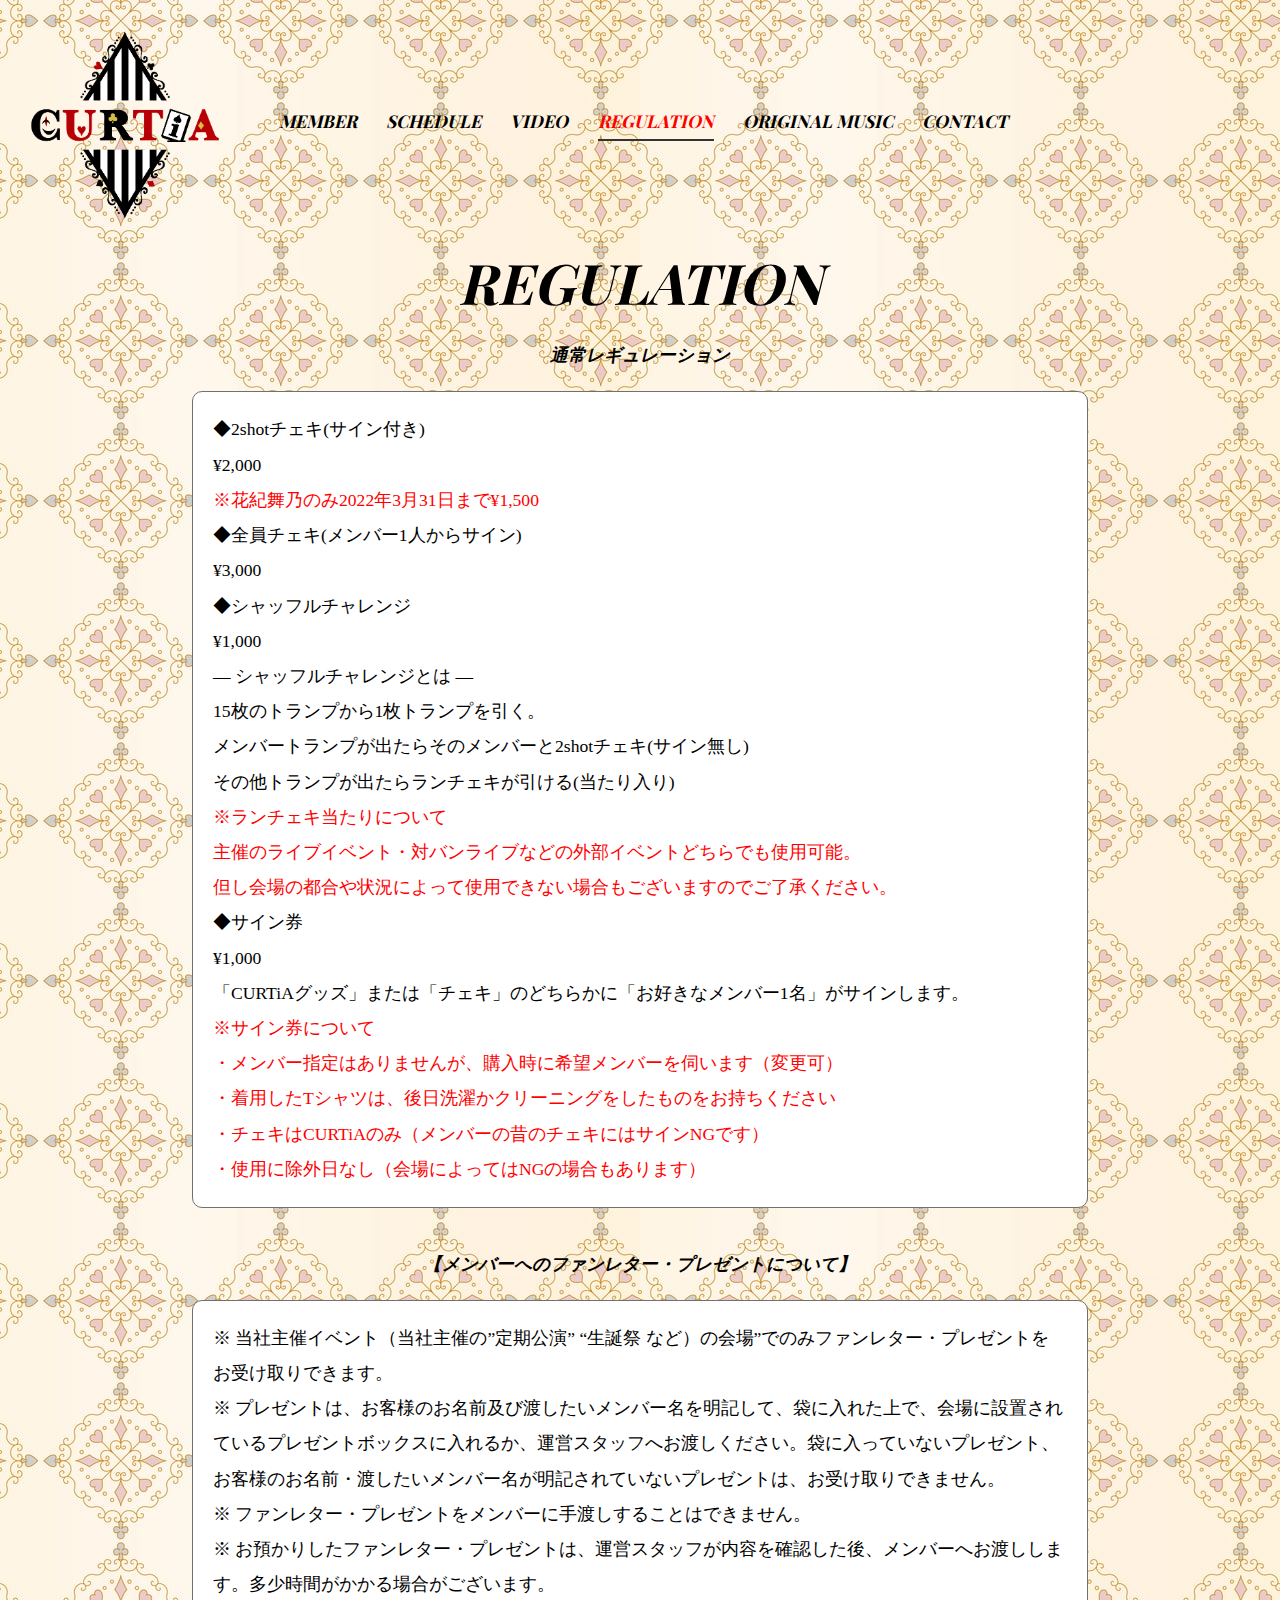
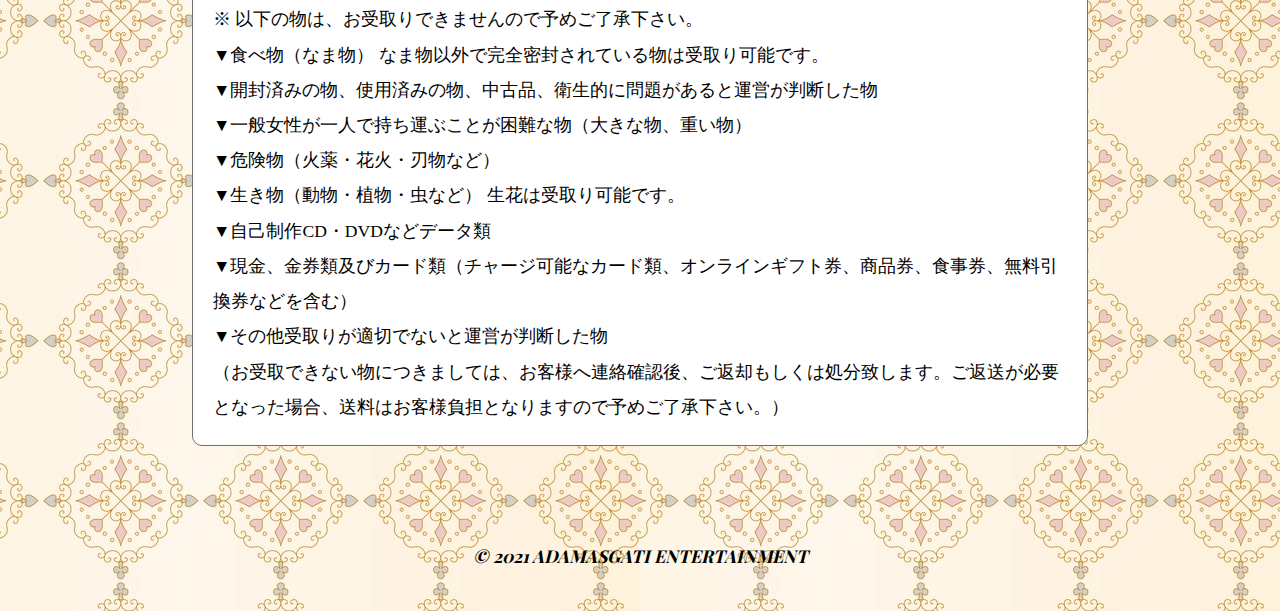
==== regulation.html @ 56eef0c7 "ファイル追加" ====
<!DOCTYPE html>
<html lang="ja">
<head>
    <meta charset="UTF-8">
    <meta name="viewport" content="width=device-width, initial-scale=1, maximum-scale=1, user-scalable=no">
    <meta http-equiv="X-UA-Compatible" content="IE=edge">
    <meta http-equiv="Pragma" content="no-cache">
    <meta http-equiv="Cache-Control" content="no-cache">
    <meta name="keywords" content="レギュレーション,REGULATION">
    <meta name="description" content="CURTiA レギュレーション">
    <link rel="shortcut icon" href="../img/curtia.jpg">
    <link rel="apple-touch-icon" href="../img/curtia.jpg">
    <link rel="icon" type="image/png" href="../img/curtia.jpg">
    <meta property="og:title" content="CURTiA | REGULATION">
    <meta property="og:type" content="website">
    <meta property="og:url" content="https://www.curtia.jp/regulation.html">
    <meta property="og:image" content="https://www.curtia.jp/img/curtia.jpg">
    <meta property="og:site_name" content="CURTiA | REGULATION">
    <meta property="og:locale" content="ja_JP">
    <meta name="twitter:card" content="summary_large_image">
    <meta name="twitter:title" content="CURTiA | REGULATION">
    <meta name="twitter:image" content="https://www.curtia.jp/img/curtia.jpg">
    <meta name="twitter:app:country" content="jp">
    <link rel="stylesheet" href="./css/destyle.css">
    <link rel="stylesheet" href="./css/style.css">
    <title>CURTiA | REGULATION</title>
    <!-- Global site tag (gtag.js) - Google Analytics -->
    <script async src="https://www.googletagmanager.com/gtag/js?id=G-F8T7QWMD17"></script>
    <script>
        window.dataLayer = window.dataLayer || [];
        function gtag(){dataLayer.push(arguments);}
        gtag('js', new Date());

        gtag('config', 'G-F8T7QWMD17');
    </script>
</head>
<body>
    <header class="header">
        <div class="logo_block">
            <a href="/"><img class="logo" src="/img/curtia.png" alt="ロゴ"></a>
        </div>
        <nav class="global_nav">
            <ul class="global_nav_list">
                <li class="global_nav_list_item"><a href="member.html">MEMBER</a></li>
                <li class="global_nav_list_item"><a href="schedule.html">SCHEDULE</a></li>
                <li class="global_nav_list_item"><a href="video.php">VIDEO</a></li>
<!--                <li class="global_nav_list_item"><a href="./media.html">MEDIA</a></li>-->
                <li class="global_nav_list_item"><a class="active" href="regulation.html">REGULATION</a></li>
                <li class="global_nav_list_item"><a href="original_music.html">ORIGINAL MUSIC</a></li>
                <li class="global_nav_list_item"><a href="contact.html">CONTACT</a></li>
            </ul>
        </nav>
        <nav class="hamburger_menu">
            <input type="checkbox" id="menu_btn_check">
            <label for="menu_btn_check" class="menu_btn"><span></span></label>
            <div class="menu_content">
                <ul>
                    <li>
                        <a href="member.html">MEMBER</a>
                    </li>
                    <li>
                        <a href="schedule.html">SCHEDULE</a>
                    </li>
                    <li>
                        <a href="video.php">VIDEO</a>
                    </li>
<!--                    <li>-->
<!--                        <a href="./media.html">MEDIA</a>-->
<!--                    </li>-->
                    <li>
                        <a href="regulation.html">REGULATION</a>
                    </li>
                    <li>
                        <a href="original_music.html">ORIGINAL MUSIC</a>
                    </li>
                    <li>
                        <a href="contact.html">CONTACT</a>
                    </li>
                </ul>
            </div>
        </nav>
    </header>
    <main class="main">
        <div class="regulation_block">
            <h1>REGULATION</h1>
            <!--h2 class="special_regulation_text_red">期間限定レギュレーション</h2>
            <div class="special_regulation">
                2021年5月31日までの期間限定！！！<br>
                ◆2shotチェキ(サイン付き)<br>
                <span class="text_line_through">¥2,000</span> → <span class="notes_text">¥1,500</span><br>
                ◆全員チェキ(メンバー1人からサイン)<br>
                <span class="text_line_through">¥3,000</span> → <span class="notes_text">¥2,000</span>
            </div-->
            <h2>通常レギュレーション</h2>
            <div class="regulation">
                ◆2shotチェキ(サイン付き)<br>
                ¥2,000<br>
                <span class="notes_text">※花紀舞乃のみ2022年3月31日まで¥1,500</span><br>
                ◆全員チェキ(メンバー1人からサイン)<br>
                ¥3,000<br>
                ◆シャッフルチャレンジ<br>
                ¥1,000<br>
                ― シャッフルチャレンジとは ―<br>
                15枚のトランプから1枚トランプを引く。<br>
                メンバートランプが出たらそのメンバーと2shotチェキ(サイン無し)<br>
                その他トランプが出たらランチェキが引ける(当たり入り)<br>
                <span class="notes_text">※ランチェキ当たりについて<br>
                主催のライブイベント・対バンライブなどの外部イベントどちらでも使用可能。<br>
                但し会場の都合や状況によって使用できない場合もございますのでご了承ください。</span><br>
                ◆サイン券<br>
                ¥1,000<br>
                「CURTiAグッズ」または「チェキ」のどちらかに「お好きなメンバー1名」がサインします。<br>
                <span class="notes_text">※サイン券について<br>
                ・メンバー指定はありませんが、購入時に希望メンバーを伺います（変更可）<br>
                ・着用したTシャツは、後日洗濯かクリーニングをしたものをお持ちください<br>
                ・チェキはCURTiAのみ（メンバーの昔のチェキにはサインNGです）<br>
                ・使用に除外日なし（会場によってはNGの場合もあります）</span><br>
            </div>
            <h2>【メンバーへのファンレター・プレゼントについて】</h2>
            <div class="present">
                ※ 当社主催イベント（当社主催の”定期公演” “生誕祭 など）の会場”でのみファンレター・プレゼントをお受け取りできます。<br>
                ※ プレゼントは、お客様のお名前及び渡したいメンバー名を明記して、袋に入れた上で、会場に設置されているプレゼントボックスに入れるか、運営スタッフへお渡しください。袋に入っていないプレゼント、お客様のお名前・渡したいメンバー名が明記されていないプレゼントは、お受け取りできません。<br>
                ※ ファンレター・プレゼントをメンバーに手渡しすることはできません。<br>
                ※ お預かりしたファンレター・プレゼントは、運営スタッフが内容を確認した後、メンバーへお渡しします。多少時間がかかる場合がございます。<br>
                ※ 以下の物は、お受取りできませんので予めご了承下さい。<br>
                ▼食べ物（なま物） なま物以外で完全密封されている物は受取り可能です。<br>
                ▼開封済みの物、使用済みの物、中古品、衛生的に問題があると運営が判断した物<br>
                ▼一般女性が一人で持ち運ぶことが困難な物（大きな物、重い物）<br>
                ▼危険物（火薬・花火・刃物など）<br>
                ▼生き物（動物・植物・虫など） 生花は受取り可能です。<br>
                ▼自己制作CD・DVDなどデータ類<br>
                ▼現金、金券類及びカード類（チャージ可能なカード類、オンラインギフト券、商品券、食事券、無料引換券などを含む）<br>
                ▼その他受取りが適切でないと運営が判断した物<br>
                （お受取できない物につきましては、お客様へ連絡確認後、ご返却もしくは処分致します。ご返送が必要となった場合、送料はお客様負担となりますので予めご了承下さい。）
            </div>
        </div>
    </main>
    <footer class="footer">
        <p class="copyright">© 2021 ADAMASGATI ENTERTAINMENT</p>
    </footer>
</body>
</html>
---- css/destyle.css ----
/*! destyle.css v1.0.13 | MIT License | https://github.com/nicolas-cusan/destyle.css */

/* Reset box-model
   ========================================================================== */

* {
  box-sizing: border-box;
}

::before,
::after {
  box-sizing: inherit;
}

/* Document
   ========================================================================== */

/**
 * 1. Correct the line height in all browsers.
 * 2. Prevent adjustments of font size after orientation changes in iOS.
 * 3. Remove gray overlay on links for iOS.
 */

html {
  line-height: 1.15; /* 1 */
  -webkit-text-size-adjust: 100%; /* 2 */
  -webkit-tap-highlight-color: transparent; /* 3*/
}

/* Sections
   ========================================================================== */

/**
 * Remove the margin in all browsers.
 */

body {
  margin: 0;
}

/**
 * Render the `main` element consistently in IE.
 */

main {
  display: block;
}

/* Vertical rhythm
   ========================================================================== */

p,
table,
blockquote,
address,
pre,
iframe,
form,
figure,
dl {
  margin: 0;
}

/* Headings
   ========================================================================== */

h1,
h2,
h3,
h4,
h5,
h6 {
  font-size: inherit;
  line-height: inherit;
  font-weight: inherit;
  margin: 0;
}

/* Lists (enumeration)
   ========================================================================== */

ul,
ol {
  margin: 0;
  padding: 0;
  list-style: none;
}

/* Lists (definition)
   ========================================================================== */

dt {
  font-weight: bold;
}

dd {
  margin-left: 0;
}

/* Grouping content
   ========================================================================== */

/**
 * 1. Add the correct box sizing in Firefox.
 * 2. Show the overflow in Edge and IE.
 */

hr {
  box-sizing: content-box; /* 1 */
  height: 0; /* 1 */
  overflow: visible; /* 2 */
  border: 0;
  border-top: 1px solid;
  margin: 0;
  clear: both;
  color: inherit;
}

/**
 * 1. Correct the inheritance and scaling of font size in all browsers.
 * 2. Correct the odd `em` font sizing in all browsers.
 */

pre {
  font-family: monospace, monospace; /* 1 */
  font-size: inherit; /* 2 */
}

address {
  font-style: inherit;
}

/* Text-level semantics
   ========================================================================== */

/**
 * Remove the gray background on active links in IE 10.
 */

a {
  background-color: transparent;
  text-decoration: none;
  color: inherit;
}

/**
 * 1. Remove the bottom border in Chrome 57-
 * 2. Add the correct text decoration in Chrome, Edge, IE, Opera, and Safari.
 */

abbr[title] {
  border-bottom: none; /* 1 */
  text-decoration: underline; /* 2 */
  text-decoration: underline dotted; /* 2 */
}

/**
 * Add the correct font weight in Chrome, Edge, and Safari.
 */

b,
strong {
  font-weight: bolder;
}

/**
 * 1. Correct the inheritance and scaling of font size in all browsers.
 * 2. Correct the odd `em` font sizing in all browsers.
 */

code,
kbd,
samp {
  font-family: monospace, monospace; /* 1 */
  font-size: inherit; /* 2 */
}

/**
 * Add the correct font size in all browsers.
 */

small {
  font-size: 80%;
}

/**
 * Prevent `sub` and `sup` elements from affecting the line height in
 * all browsers.
 */

sub,
sup {
  font-size: 75%;
  line-height: 0;
  position: relative;
  vertical-align: baseline;
}

sub {
  bottom: -0.25em;
}

sup {
  top: -0.5em;
}

/* Embedded content
   ========================================================================== */

/**
 * Remove the border on images inside links in IE 10.
 */

img {
  border-style: none;
  vertical-align: bottom;
}

embed,
object,
iframe {
  border: 0;
  vertical-align: bottom;
}

/* Forms
   ========================================================================== */

/**
 * Reset form fields to make them styleable
 * 1. Reset radio and checkbox to preserve their look in iOS.
 */

button,
input,
optgroup,
select,
textarea {
  -webkit-appearance: none;
  appearance: none;
  vertical-align: middle;
  color: inherit;
  font: inherit;
  border: 0;
  background: transparent;
  padding: 0;
  margin: 0;
  outline: 0;
  border-radius: 0;
  text-align: inherit;
}

[type="checkbox"] {
  /* 1 */
  -webkit-appearance: checkbox;
  appearance: checkbox;
}

[type="radio"] {
  /* 1 */
  -webkit-appearance: radio;
  appearance: radio;
}

/**
 * Show the overflow in IE.
 * 1. Show the overflow in Edge.
 */

button,
input {
  /* 1 */
  overflow: visible;
}

/**
 * Remove the inheritance of text transform in Edge, Firefox, and IE.
 * 1. Remove the inheritance of text transform in Firefox.
 */

button,
select {
  /* 1 */
  text-transform: none;
}

/**
 * Correct the inability to style clickable types in iOS and Safari.
 */

button,
[type="button"],
[type="reset"],
[type="submit"] {
  cursor: pointer;
  -webkit-appearance: none;
  appearance: none;
}

button[disabled],
[type="button"][disabled],
[type="reset"][disabled],
[type="submit"][disabled] {
  cursor: default;
}

/**
 * Remove the inner border and padding in Firefox.
 */

button::-moz-focus-inner,
[type="button"]::-moz-focus-inner,
[type="reset"]::-moz-focus-inner,
[type="submit"]::-moz-focus-inner {
  border-style: none;
  padding: 0;
}

/**
 * Restore the focus styles unset by the previous rule.
 */

button:-moz-focusring,
[type="button"]:-moz-focusring,
[type="reset"]:-moz-focusring,
[type="submit"]:-moz-focusring {
  outline: 1px dotted ButtonText;
}

/**
 * Remove padding
 */

option {
  padding: 0;
}

/**
 * Reset to invisible
 */

fieldset {
  margin: 0;
  padding: 0;
  border: 0;
  min-width: 0;
}

/**
 * 1. Correct the text wrapping in Edge and IE.
 * 2. Correct the color inheritance from `fieldset` elements in IE.
 * 3. Remove the padding so developers are not caught out when they zero out
 *    `fieldset` elements in all browsers.
 */

legend {
  color: inherit; /* 2 */
  display: table; /* 1 */
  max-width: 100%; /* 1 */
  padding: 0; /* 3 */
  white-space: normal; /* 1 */
}

/**
 * Add the correct vertical alignment in Chrome, Firefox, and Opera.
 */

progress {
  vertical-align: baseline;
}

/**
 * Remove the default vertical scrollbar in IE 10+.
 */

textarea {
  overflow: auto;
}

/**
 * 1. Remove the padding in IE 10.
 */

[type="checkbox"],
[type="radio"] {
  padding: 0; /* 1 */
}

/**
 * Correct the cursor style of increment and decrement buttons in Chrome.
 */

[type="number"]::-webkit-inner-spin-button,
[type="number"]::-webkit-outer-spin-button {
  height: auto;
}

/**
 * 1. Correct the outline style in Safari.
 */

[type="search"] {
  outline-offset: -2px; /* 1 */
}

/**
 * Remove the inner padding in Chrome and Safari on macOS.
 */

[type="search"]::-webkit-search-decoration {
  -webkit-appearance: none;
}

/**
 * 1. Correct the inability to style clickable types in iOS and Safari.
 * 2. Change font properties to `inherit` in Safari.
 */

::-webkit-file-upload-button {
  -webkit-appearance: button; /* 1 */
  font: inherit; /* 2 */
}

/**
 * Clickable labels
 */

label[for] {
  cursor: pointer;
}

/* Interactive
   ========================================================================== */

/*
 * Add the correct display in Edge, IE 10+, and Firefox.
 */

details {
  display: block;
}

/*
 * Add the correct display in all browsers.
 */

summary {
  display: list-item;
}

/* Table
   ========================================================================== */

table {
  border-collapse: collapse;
  border-spacing: 0;
}

caption {
  text-align: left;
}

td,
th {
  vertical-align: top;
  padding: 0;
}

th {
  text-align: left;
  font-weight: bold;
}

/* Misc
   ========================================================================== */

/**
 * Add the correct display in IE 10+.
 */

template {
  display: none;
}

/**
 * Add the correct display in IE 10.
 */

[hidden] {
  display: none;
}
---- css/style.css ----
@charset "UTF-8";

@font-face {
    font-family: 'EnFont';
    src: url('../font/PlayfairDisplay-Bold.ttf') format('truetype');
}

/* SP */
body {
    background-image: url("../img/background_image.jpg");
    background-size: 250px 250px;
    font-size: 1.6rem;
}

.header {
    display: -webkit-box;
    display: -ms-flexbox;
    display: -moz-flex;
    display: flex;
}

.logo_block {
    width: 150px;
    height: 150px;
}

.logo_block img {
    width: 100%;
    height: 100%;
}

.global_nav {
    margin-top: 105px;
    display: none;
}

.global_nav .global_nav_list {
    display: -webkit-box;
    display: -ms-flexbox;
    display: -moz-flex;
    display: flex;
}

.global_nav .global_nav_list .global_nav_list_item:first-child {
    margin-left: 10%;
}

.global_nav .global_nav_list .global_nav_list_item {
    margin-right: 10%;
}

.global_nav .global_nav_list .global_nav_list_item a {
    width: 100%;
    display: inline-block;
    font-style: italic;
    font-weight: bold;
    font-family: 'EnFont', sans-serif;
    font-size: 1.1rem;
    position: relative;
}

.global_nav .global_nav_list .global_nav_list_item a.active {
    color: #FF0000;
}

.global_nav .global_nav_list .global_nav_list_item a.active::after {
    position: absolute;
    bottom: -10px;
    left: 0;
    content: '';
    width: 100%;
    height: 2px;
    background: #333;
}

.global_nav .global_nav_list .global_nav_list_item a:not(.active)::after {
    position: absolute;
    bottom: -10px;
    left: 0;
    content: '';
    width: 100%;
    height: 2px;
    background: #333;
    transform: scale(0, 1);
    transform-origin: left top;
    transition: transform .3s;
}

.global_nav .global_nav_list .global_nav_list_item a:not(.active):hover::after {
    transform: scale(1, 1);
}

.menu_btn {
    position: fixed;
    top: 10px;
    right: 10px;
    display: flex;
    height: 50px;
    width: 50px;
    justify-content: center;
    align-items: center;
    z-index: 90;
    background-color: #FFFFFF;
}

.menu_btn span,
.menu_btn span:before,
.menu_btn span:after {
    content: '';
    display: block;
    height: 3px;
    width: 25px;
    border-radius: 3px;
    background-color: #000000;
    position: absolute;
}

.menu_btn span:before {
    bottom: 8px;
}

.menu_btn span:after {
    top: 8px;
}

#menu_btn_check {
    display: none;
}

#menu_btn_check:checked ~ .menu_btn span {
    background-color: rgba(255, 255, 255, 0);
    transition: all 1s ease;
}

#menu_btn_check:checked ~ .menu_btn span::before {
    bottom: 0;
    transform: rotate(45deg);
}

#menu_btn_check:checked ~ .menu_btn span::after {
    top: 0;
    transform: rotate(-45deg);
}

#menu_btn_check ~ .menu_btn span::before {
    transition: all 1s ease;
}

#menu_btn_check ~ .menu_btn span::after {
    transition: all 1s ease;
}

#menu_btn_check:checked ~ .menu_content {
    left: 0;
}

.menu_content {
    width: 100%;
    height: 100%;
    position: fixed;
    top: 0;
    left: 100%;
    z-index: 1;
    background-color: #FFFFFF;
    transition: all 0.5s;
}

.menu_content ul {
    padding: 70px 10px 0;
}

.menu_content ul li {
    border-bottom: solid 1px #000000;
}

.menu_content ul li a {
    display: block;
    width: 100%;
    font-size: 0.8rem;
    color: #000000;
    text-decoration: none;
    padding: 15px;
    position: relative;
}

.menu_content ul li a::before {
    content: "";
    width: 7px;
    height: 7px;
    border-top: solid 2px #000000;
    border-right: solid 2px #000000;
    transform: rotate(45deg);
    position: absolute;
    right: 11px;
    top: 16px;
}

.artist_photo_block {
    width: 100%;
    margin-top: 44px;
}

.artist_photo_block img {
    width: 100%;
}

h1 {
    margin-bottom: 30px;
    text-align: center;
    font-style: italic;
    font-weight: bold;
    font-size: 1.5rem;
    font-family: 'EnFont', sans-serif;
}

.banner_block {
    margin-top: 5%;
}

/*==================================================
スライダーのためのcss
===================================*/
.slider {/*横幅94%で左右に余白を持たせて中央寄せ*/
    width:94%;
    margin:0 auto;
}

.slider img {
    width:60vw;/*スライダー内の画像を60vwにしてレスポンシブ化*/
    height:auto;
}

.slider .slick-slide {
    transform: scale(0.8);/*左右の画像のサイズを80%に*/
    transition: all .5s;/*拡大や透過のアニメーションを0.5秒で行う*/
    opacity: 0.5;/*透過50%*/
}

.slider .slick-slide.slick-center{
    transform: scale(1);/*中央の画像のサイズだけ等倍に*/
    opacity: 1;/*透過なし*/
}


/*矢印の設定*/

/*戻る、次へ矢印の位置*/
.slick-prev,
.slick-next {
    position: absolute;/*絶対配置にする*/
    top: 42%;
    cursor: pointer;/*マウスカーソルを指マークに*/
    outline: none;/*クリックをしたら出てくる枠線を消す*/
    border-top: 2px solid #666;/*矢印の色*/
    border-right: 2px solid #666;/*矢印の色*/
    height: 15px;
    width: 15px;
}

.slick-prev {/*戻る矢印の位置と形状*/
    left: -1.5%;
    transform: rotate(-135deg);
}

.slick-next {/*次へ矢印の位置と形状*/
    right: -1.5%;
    transform: rotate(45deg);
}

/*ドットナビゲーションの設定*/

.slick-dots {
    text-align:center;
    margin:20px 0 0 0;
}

.slick-dots li {
    display:inline-block;
    margin:0 5px;
}

.slick-dots button {
    color: transparent;
    outline: none;
    width:8px;/*ドットボタンのサイズ*/
    height:8px;/*ドットボタンのサイズ*/
    display:block;
    border-radius:50%;
    background:#ccc;/*ドットボタンの色*/
}

.slick-dots .slick-active button{
    background:#333;/*ドットボタンの現在地表示の色*/
}


/*========= レイアウトのためのCSS ===============*/

.concept_block {
    width: 70%;
    margin: 50px auto 0;
}

.concept_block .concept {
    padding: 20px;
    border: 1px solid #707070;
    border-radius: 10px;
    background-color: #FFF;
    font-size: 0.8rem;
    line-height: 1.5rem;
    font-family: serif, sans-serif;
}

.twitter_block {
    width: 70%;
    margin: 50px auto 0;
}

.twitter_block .timeline {
    margin: 0 auto;
}

.member_block .flexbox {

}

.member_block .flexbox .profile_block {
    width: 80%;
    margin: 0 auto 5%;
    display: -webkit-box;
    display: -ms-flexbox;
    display: -moz-flex;
    display: flex;
    -webkit-align-items: center;
    align-items: center;
    -webkit-justify-content: center;
    justify-content: center;
}

.member_block .flexbox .profile_block .photo_block {
    width: 70%;
}

.member_block .flexbox .profile_block img {
    width: 100%;
    margin: 0 auto;
    text-align: center;
}

.member_block .flexbox .name {
    width: 100%;
    font-size: 1.1rem;
    font-weight: bold;
}

.member_block .flexbox .name.text_left {
    margin-left: 5%;
    text-align: left;
    line-height: 1.5rem;
    letter-spacing: 2px;
}

.member_block .flexbox .name.text_right {
    margin-right: 5%;
    text-align: right;
    line-height: 1.5rem;
    letter-spacing: 2px;
}

.member_block .flexbox .name.text_left.text_red {
    color: #DC143C;
    text-shadow: 1px 2px 3px #808080;
}

.member_block .flexbox .name.text_right.text_pink {
    color: #FF99CC;
    text-shadow: 1px 2px 3px #808080;
}

.member_block .flexbox .name.text_left.text_light_blue {
    color: #54C3F1;
    text-shadow: 1px 2px 3px #808080;
}

.member_block .flexbox .name.text_right.text_green {
    color: #009944;
    text-shadow: 1px 2px 3px #808080;
}

.member_block .flexbox .name.text_left.text_orange {
    color: #F39800;
    text-shadow: 1px 2px 3px #808080;
}

.member_block .flexbox .name.text_left.text_light_blue {
    color: #54C3F1;
    text-shadow: 1px 2px 3px #808080;
}

.member_block .flexbox .name.text_left.text_purple{
    color: #CAB8D9;
    text-shadow: 1px 2px 3px #808080;
}

.member_profile_block {

}

.member_profile_block .flexbox {
    display: -webkit-box;
    display: -ms-flexbox;
    display: -moz-flex;
    display: flex;
    -webkit-align-items: center;
    align-items: center;
    -webkit-justify-content: center;
    justify-content: center;
    -webkit-flex-direction: row;
    flex-direction: row;
    -webkit-flex-wrap: wrap;
    flex-wrap: wrap;
}

.member_profile_block .flexbox .photo_block {
    width: 80%;
}

.member_profile_block .flexbox .photo_block img {
    width: 100%;
}

.member_profile_block .flexbox .photo_block img {
    margin-bottom: 5%;
}

.member_profile_block .profile_block {
    width: 80%;
    margin: 5% auto 0;
    padding: 2%;
    font-size: 0.8rem;
    line-height: 1.5rem;
    background-color: #FFFFFF;
    border-radius: 10px;
}

.member_profile_block .profile_block .sns_block {
    padding: 3% 0%;
    display: -webkit-box;
    display: -ms-flexbox;
    display: -moz-flex;
    display: flex;
}

.member_profile_block .profile_block .sns_block a {
    display: inline-block;
    margin-right: 5%;
}

.member_profile_block .profile_block .sns_block a img {
    width: 44px;
}

.schedule_block {

}

.schedule_block .schedule {
    text-align: center;
}

.schedule_block .schedule iframe,
.schedule_block .schedule object,
.schedule_block .schedule embed {
    width: 80%;
    height: 600px;
}

.video_block {

}

.video_block .videos {
    padding: 0 15%;
    display: -webkit-box;
    display: -ms-flexbox;
    display: -moz-flex;
    display: flex;
    -webkit-align-items: center;
    align-items: center;
    -webkit-justify-content: center;
    justify-content: center;
    -webkit-flex-direction: row;
    flex-direction: row;
    -webkit-flex-wrap: wrap;
    flex-wrap: wrap;
}

.video_block .videos iframe,
.video_block .videos object,
.video_block .videos embed {
    width: 100%;
    height: 200px;
    margin-bottom: 5%;
}

.regulation_block {
    width: 70%;
    margin: 0 auto;
}

.regulation_block h2 {
    margin-bottom: 3%;
    font-size: 1.1rem;
    text-align: center;
}

.regulation_block .special_regulation_text_red {
    color: #FF0000;
}

.regulation_block .special_regulation {
    margin-bottom: 5%;
    padding: 20px;
    border: 1px solid #707070;
    border-radius: 10px;
    background-color: #FFF;
    font-size: 0.8rem;
    line-height: 1.5rem;
    font-family: serif, sans-serif;
    font-weight: bold;
}

.regulation_block .special_regulation .notes_text {
    color: #FF0000;
}

.regulation_block .special_regulation .text_line_through {
    text-decoration: line-through;
    text-decoration-color: #FF0000;
}

.regulation_block .regulation {
    margin-bottom: 5%;
    padding: 20px;
    border: 1px solid #707070;
    border-radius: 10px;
    background-color: #FFF;
    font-size: 0.8rem;
    line-height: 1.5rem;
    font-family: serif, sans-serif;
}

.regulation_block .regulation .notes_text {
    color: #FF0000;
}

.regulation_block .present {
    padding: 20px;
    border: 1px solid #707070;
    border-radius: 10px;
    background-color: #FFF;
    font-size: 0.8rem;
    line-height: 1.5rem;
    font-family: serif, sans-serif;
}

.contact_block {
    width: 90%;
    margin: 0 auto;
}

.contact_block h1 {
    margin-bottom: 50px;
}

.contact_block .select_form_box {
    margin-bottom: 50px;
    display: -webkit-box;
    display: -ms-flexbox;
    display: -moz-flex;
    display: flex;
    -webkit-align-items: center;
    align-items: center;
    -webkit-justify-content: center;
    justify-content: center;
}

.contact_block .select_form_box input[type=radio] {
    display: none;
}

.contact_block .select_form_box label {
    width: 280px;
    margin: 0 20px;
    padding: 15px;
    background-color: #FFF;
    font-size: 0.6rem;
    text-align: center;
    border-radius: 10px;
}

.contact_block .select_form_box input[type=radio]:checked + label {
    background-color: #EF77A0;
    color: #FFF;
}

.contact_block .inquiry_box {
    display: none;
}

.contact_block .request_box {
    display: none;
}

.contact_block .input_block {
    margin-bottom: 3%;
    display: -webkit-box;
    display: -ms-flexbox;
    display: -moz-flex;
    display: flex;
    -webkit-flex-wrap: wrap;
    -ms-flex-wrap    : wrap;
    flex-wrap        : wrap;
}

.contact_block .input_block .required {
    width: 70px;
    height: 30px;
    background-color: #EF77A0;
    border-radius: 10px;
    color: #FFFFFF;
    font-size: 0.8rem;
    line-height: 30px;
    text-align: center;
}

.contact_block .input_block .input_title {
    padding: 0 2%;
    font-size: 0.8rem;
    line-height: 30px;
}

.contact_block .input_block input[type=text] {
    width: 100%;
    height: 44px;
    margin-top: 1%;
    padding-left: 2%;
    background-color: #FFFFFF;
    border: 1px solid #707070;
    border-radius: 10px;
    font-size: 0.8rem;
}

.contact_block .input_block .radio_block {
    width: 100%;
}

.contact_block .input_block .radio_block input[type=radio] {
    width: 20px;
    height: 20px;
}

.contact_block .input_block .radio_block input[type=radio] + label {
    margin-right: 10%;
    font-size: 0.8rem;
}

.contact_block .input_block textarea {
    width: 100%;
    height: 250px;
    margin-top: 1%;
    padding: 2%;
    background-color: #FFFFFF;
    border: 1px solid #707070;
    border-radius: 10px;
    font-size: 0.8rem;
    resize: none;
}

.contact_block .privacy_policy_block {
    margin-top: 5%;
    text-align: center;
    font-size: 0.8rem;
}

.contact_block .privacy_policy_block input[type=checkbox] {
    margin-right: 3%;
    margin-bottom: 0.5%;
}

.contact_block .privacy_policy_block a {
    color: #001DFF;
}

.contact_block .button_block {
    margin-top: 5%;
    text-align: center;
    font-size: 0.8rem;
}

.contact_block .button_block button {
    padding: 2.5% 10%;
    background-color: #FFFFFF;
    border: 1px solid #707070;
    border-radius: 10px;
}

.privacy_policy_block {
    width: 85%;
    margin: 43px auto 0;
}

.privacy_policy_block .privacy_policy {
    margin-bottom: 140px;
    padding: 32px;
    border: 1px solid #707070;
    border-radius: 10px;
    background-color: #FFF;
    font-size: 0.8rem;
    line-height: 1.5rem;
    font-family: serif, sans-serif;
}

.privacy_policy_block .privacy_policy li {
    padding-left: 2.3em;
    text-indent: -2.3em;
}

.original_music_block {
    width: 75%;
    margin: 0 auto;
}

.original_music_block .tab-label {
    color: #FFFFFF;
    background: #808080;
    font-weight: bold;
    text-shadow: 0 -1px 0 rgba(0,0,0,.2);
    margin-bottom: -1px;
    padding: 20px .5em;
    border: 1px solid rgba(0,0,0,.2);
    cursor: pointer;
    display: block;
    font-size: 0.8rem;
}

.original_music_block .tab-label:before {
    content: '▼';
    margin-right: .2em;
    display: inline-block;
    transform: rotate(-90deg);
}

.original_music_block .tab-switch:checked+.tab-label:before {
    transform: rotate(0);
}

.original_music_block .tab-content {
    height: 0;
    padding: 0 15px;
    overflow: hidden;
    opacity: 0;
}

.original_music_block .tab-switch:checked+.tab-label {
    background: #000000;
    font-size: 0.8rem;
}

.original_music_block .tab-switch:checked+.tab-label+.tab-content {
    background: #FFFFFF;
    height: auto;
    overflow: auto;
    margin-bottom: -1px;
    padding: 15px;
    opacity: 1;
    border: 1px solid #808080;
    font-size: 0.8rem;
}

.original_music_block .tab-switch {
    display: none;
}

.contact_complete_block {
    width: 70%;
    margin: 0 auto;
}

.contact_complete_block .message {
    padding: 30px;
    background-color: #FFF;
    text-align: center;
    font-size: 0.8rem;
    line-height: 1.2rem;
    border-radius: 10px;
}

.pagination {
    display: -webkit-box;
    display: -ms-flexbox;
    display: -moz-flex;
    display: flex;
    -webkit-align-items: center;
    align-items: center;
    -webkit-justify-content: center;
    justify-content: center;
}

.pagination a,
.pagination span {
    display: inline-block;
    text-decoration: none;
    border-radius: 6px;
    background: #fff;
    margin: 4px 2px;
    width: 50px;
    height: 50px;
    padding: 14px 0;
    box-sizing: border-box;
    color: #333;
    border: 2px solid #333;
    font-weight: bold;
    line-height: 1.4em;
    font-size: 0.5em;
    text-align: center;
}

.pagination a:hover {
    opacity: 0.7;
}

.pagination .active span {
    background: #000000;
    color: #ffffff;
}

.footer {

}

.copyright {
    margin-top: 50px;
    padding-bottom: 45px;
    text-align: center;
    font-style: italic;
    font-weight: bold;
    font-size: 0.8rem;
    font-family: 'EnFont', sans-serif;
}

.is_pc {
    display: none;
}

.is_sp {
    display: block;
}

/* SP */
@media screen and (min-width: 500px) {
    .video_block .videos iframe,
    .video_block .videos object,
    .video_block .videos embed {
        width: 100%;
        height: 350px;
        margin-bottom: 5%;
    }
}

@media screen and (min-width: 600px) {
    .video_block .videos iframe,
    .video_block .videos object,
    .video_block .videos embed {
        width: 100%;
        height: 350px;
        margin-bottom: 5%;
    }
}

@media screen and (min-width: 700px) {
    .video_block .videos iframe,
    .video_block .videos object,
    .video_block .videos embed {
        width: 100%;
        height: 350px;
        margin-bottom: 5%;
    }
}

@media screen and (min-width: 800px) {
    .video_block .videos iframe,
    .video_block .videos object,
    .video_block .videos embed {
        width: 100%;
        height: 350px;
        margin-bottom: 5%;
    }
}

@media screen and (min-width: 900px) {
    .video_block .videos iframe,
    .video_block .videos object,
    .video_block .videos embed {
        width: 100%;
        height: 350px;
        margin-bottom: 5%;
    }
}

/* PC */
@media screen and (min-width: 1025px) {
    body {
        background-image: url("../img/background_image.jpg");
        background-size: auto;
        font-size: 1.6rem;
    }

    body:after {
        content : "";
        display : block;
        height : 0;
        clear : both;
    }

    .header {
        display: -webkit-box;
        display: -ms-flexbox;
        display: -moz-flex;
        display: flex;
    }

    .logo_block {
        width: 250px;
        height: 250px;
    }

    .logo_block img {
        width: 100%;
        height: 100%;
    }

    .global_nav {
        margin-top: 105px;
        display: block;
    }

    .global_nav .global_nav_list {
        display: -webkit-box;
        display: -ms-flexbox;
        display: -moz-flex;
        display: flex;
    }

    .global_nav .global_nav_list .global_nav_list_item:first-child {
        margin-left: 5%;
    }

    .global_nav .global_nav_list .global_nav_list_item {
        margin-right: 5%;
    }

    .global_nav .global_nav_list .global_nav_list_item a {
        width: 100%;
        display: inline-block;
        font-style: italic;
        font-weight: bold;
        font-family: 'EnFont', sans-serif;
        font-size: 1.1rem;
        position: relative;
        white-space: nowrap
    }

    .global_nav .global_nav_list .global_nav_list_item a.active {
        color: #FF0000;
    }

    .global_nav .global_nav_list .global_nav_list_item a.active::after {
        position: absolute;
        bottom: -10px;
        left: 0;
        content: '';
        width: 100%;
        height: 2px;
        background: #333;
    }

    .global_nav .global_nav_list .global_nav_list_item a:not(.active)::after {
        position: absolute;
        bottom: -10px;
        left: 0;
        content: '';
        width: 100%;
        height: 2px;
        background: #333;
        transform: scale(0, 1);
        transform-origin: left top;
        transition: transform .3s;
    }

    .global_nav .global_nav_list .global_nav_list_item a:not(.active):hover::after {
        transform: scale(1, 1);
    }

    .hamburger_menu {
        display: none;
    }

    .artist_photo_block {
        width: 100%;
        margin-top: 44px;
    }

    .artist_photo_block img {
        width: 100%;
    }

    h1 {
        margin-bottom: 30px;
        text-align: center;
        font-style: italic;
        font-weight: bold;
        font-size: 3.5rem;
        font-family: 'EnFont', sans-serif;
    }

    h2 {
        margin-bottom: 30px;
        text-align: center;
        font-style: italic;
        font-weight: bold;
        font-size: 1.8rem;
        font-family: 'EnFont', sans-serif;
    }

    .concept_block {
        width: 70%;
        margin: 100px auto 0;
    }

    .concept_block .concept {
        padding: 20px;
        border: 1px solid #707070;
        border-radius: 10px;
        background-color: #FFF;
        font-size: 1.1rem;
        line-height: 2.0rem;
        font-family: serif, sans-serif;
    }

    .twitter_block {
        width: 70%;
        margin: 100px auto 0;
    }

    .twitter_block .timeline {
        width: 60%;
        margin: 0 auto;
    }

    .member_block {

    }

    .member_block .flexbox {
        margin-bottom: 5%;
        display: -webkit-box;
        display: -ms-flexbox;
        display: -moz-flex;
        display: flex;
        -webkit-align-items: center;
        align-items: center;
        -webkit-justify-content: center;
        justify-content: center;
        -webkit-flex-direction: row;
        flex-direction: row;
        -webkit-flex-wrap: wrap;
        flex-wrap: wrap;
    }

    .member_block .flexbox .profile_block {
        width: 20%;
        margin: 0 3%;
        display: block;
    }

    .member_block .flexbox .profile_block .photo_block {
        width: 100%;
        background-color: #000000;
    }

    .member_block .flexbox .profile_block .photo_block img {
        width: 100%;
    }

    .member_block .flexbox .profile_block .photo_block img:hover {
        opacity: 0.8;
    }

    .member_block .flexbox .profile_block .name {
        margin-top: 3%;
        font-size: 1.1rem;
        text-align: center;
        font-weight: bold;
        font-family: serif;
    }

    .member_block .flexbox .profile_block .name a {
        display: block;
        position: relative;
    }

    .member_block .flexbox .profile_block .name a {
        display: inline-block;
        position: relative;
    }

    .member_block .flexbox .profile_block .name a::after {
        position: absolute;
        bottom: -5px;
        left: 0;
        content: '';
        width: 100%;
        height: 2px;
        background: #333;
        transform: scale(0, 1);
        transform-origin: left top;
        transition: transform .3s;
    }

    .member_block .flexbox .profile_block .name a:hover::after {
        transform: scale(1, 1);
    }

    .member_profile_block {

    }

    .member_profile_block .flexbox {
        display: -webkit-box;
        display: -ms-flexbox;
        display: -moz-flex;
        display: flex;
        -webkit-align-items: center;
        align-items: center;
        -webkit-justify-content: center;
        justify-content: center;
        -webkit-flex-direction: row;
        flex-direction: row;
        -webkit-flex-wrap: wrap;
        flex-wrap: wrap;
    }

    .member_profile_block .flexbox .photo_block {
        width: 30%;
        display: -webkit-box;
        display: -ms-flexbox;
        display: -moz-flex;
        display: flex;
        -webkit-align-items: center;
        align-items: center;
        -webkit-justify-content: center;
        justify-content: center;
    }

    .member_profile_block .flexbox .photo_block img {
        margin: 3%;
        width: 100%;
    }

    .member_profile_block .profile_block {
        width: 50%;
        margin: 5% auto 0;
        padding: 2%;
        font-size: 1.1rem;
        line-height: 2.0rem;
        background-color: #FFFFFF;
        border-radius: 10px;
    }

    .member_profile_block .profile_block .sns_block {
        padding: 3% 0%;
        display: -webkit-box;
        display: -ms-flexbox;
        display: -moz-flex;
        display: flex;
    }

    .member_profile_block .profile_block .sns_block a {
        display: inline-block;
        margin-right: 5%;
    }

    .member_profile_block .profile_block .sns_block a img {
        width: 44px;
    }

    .schedule_block {

    }

    .schedule_block .schedule {
        text-align: center;
    }

    .schedule_block .schedule iframe,
    .schedule_block .schedule object,
    .schedule_block .schedule embed {
        width: 80%;
        height: 600px;
    }

    .video_block {

    }

    .video_block .videos {
        padding: 5%;
        display: -webkit-box;
        display: -ms-flexbox;
        display: -moz-flex;
        display: flex;
        -webkit-align-items: center;
        align-items: center;
        -webkit-justify-content: space-between;
        justify-content: space-between;
        -webkit-flex-direction: row;
        flex-direction: row;
        -webkit-flex-wrap: wrap;
        flex-wrap: wrap;
    }

    .video_block .videos iframe,
    .video_block .videos object,
    .video_block .videos embed {
        width: 45%;
        height: 350px;
        margin-bottom: 3%;
    }

    .regulation_block {
        width: 70%;
        margin: 0 auto;
    }

    .regulation_block .special_regulation_text_red {
        color: #FF0000;
    }

    .regulation_block .special_regulation {
        margin-bottom: 5%;
        padding: 20px;
        border: 1px solid #707070;
        border-radius: 10px;
        background-color: #FFF;
        font-size: 1.1rem;
        line-height: 2.2rem;
        font-family: serif, sans-serif;
        font-weight: bold;
    }

    .regulation_block .special_regulation .notes_text {
        color: #FF0000;
    }

    .regulation_block .special_regulation .text_line_through {
        text-decoration: line-through;
        text-decoration-color: #FF0000;
    }

    .regulation_block .regulation {
        margin-bottom: 5%;
        padding: 20px;
        border: 1px solid #707070;
        border-radius: 10px;
        background-color: #FFF;
        font-size: 1.1rem;
        line-height: 2.2rem;
        font-family: serif, sans-serif;
    }

    .regulation_block .regulation .notes_text {
        color: #FF0000;
    }

    .regulation_block .present {
        padding: 20px;
        border: 1px solid #707070;
        border-radius: 10px;
        background-color: #FFF;
        font-size: 1.1rem;
        line-height: 2.2rem;
        font-family: serif, sans-serif;
    }

    .original_music_block {
        width: 75%;
        margin: 0 auto;
    }

    .original_music_block .tab-label {
        color: #FFFFFF;
        background: #808080;
        font-weight: bold;
        text-shadow: 0 -1px 0 rgba(0,0,0,.2);
        margin-bottom: -1px;
        padding: 20px .5em;
        border: 1px solid rgba(0,0,0,.2);
        cursor: pointer;
        display: block;
        font-size: 1.1rem;
    }

    .original_music_block .tab-label:before {
        content: '▼';
        margin-right: .2em;
        display: inline-block;
        transform: rotate(-90deg);
    }

    .original_music_block .tab-switch:checked+.tab-label:before {
        transform: rotate(0);
    }

    .original_music_block .tab-content {
        height: 0;
        padding: 0 15px;
        overflow: hidden;
        opacity: 0;
    }

    .original_music_block .tab-switch:checked+.tab-label {
        background: #000000;
        font-size: 1.1rem;
    }

    .original_music_block .tab-switch:checked+.tab-label+.tab-content {
        background: #FFFFFF;
        height: auto;
        overflow: auto;
        margin-bottom: -1px;
        padding: 15px;
        opacity: 1;
        border: 1px solid #808080;
        font-size: 1.1rem;
    }

    .original_music_block .tab-switch {
        display: none;
    }

    .contact_block {
        width: 80%;
        margin: 0 auto;
    }

    .contact_block h1 {
        margin-bottom: 50px;
    }

    .contact_block .select_form_box {
        margin-bottom: 50px;
        display: -webkit-box;
        display: -ms-flexbox;
        display: -moz-flex;
        display: flex;
        -webkit-align-items: center;
        align-items: center;
        -webkit-justify-content: center;
        justify-content: center;
    }

    .contact_block .select_form_box input[type=radio] {
        display: none;
    }

    .contact_block .select_form_box label {
        width: 280px;
        margin: 0 20px;
        padding: 20px;
        background-color: #FFF;
        font-size: 1.1rem;
        text-align: center;
        border-radius: 10px;
    }

    .contact_block .select_form_box input[type=radio]:checked + label {
        background-color: #EF77A0;
        color: #FFF;
    }

    .contact_block .inquiry_box {
         display: none;
    }

    .contact_block .request_box {
        display: none;
    }

    .contact_block .input_block {
        margin-bottom: 3%;
        display: -webkit-box;
        display: -ms-flexbox;
        display: -moz-flex;
        display: flex;
        -webkit-flex-wrap: nowrap;
        -ms-flex-wrap    : nowrap;
        flex-wrap        : nowrap;
    }

    .contact_block .input_block .required {
        width: 70px;
        height: 40px;
        background-color: #EF77A0;
        border-radius: 10px;
        color: #FFFFFF;
        font-size: 1.1rem;
        line-height: 40px;
        text-align: center;
    }

    .contact_block .input_block .input_title {
        width: 350px;
        padding: 0% 2%;
        font-size: 1.1rem;
        line-height: 40px;
    }

    .contact_block .input_block input[type=text] {
        width: 60%;
        height: 50px;
        margin-top: -5px;
        padding-left: 2%;
        background-color: #FFFFFF;
        border: 1px solid #707070;
        border-radius: 10px;
        font-size: 1.1rem;
    }

    .contact_block .input_block .radio_block {
        width: 60%;
    }

    .contact_block .input_block .radio_block input[type=radio] {
        width: 20px;
        height: 20px;
    }

    .contact_block .input_block .radio_block input[type=radio] + label {
        margin-right: 3%;
        font-size: 1.1rem;
    }

    .contact_block .input_block textarea {
        width: 60%;
        height: 250px;
        padding: 2%;
        background-color: #FFFFFF;
        border: 1px solid #707070;
        border-radius: 10px;
        font-size: 1.1rem;
        resize: none;
    }

    .contact_block .privacy_policy_block {
        text-align: center;
        font-size: 1.1rem;
    }

    .contact_block .privacy_policy_block input[type=checkbox] {
        margin-right: 1%;
        margin-bottom: 0.5%;
    }

    .contact_block .privacy_policy_block a {
        color: #001DFF;
    }

    .contact_block .button_block {
        margin-top: 5%;
        text-align: center;
    }

    .contact_block .button_block button {
        padding: 2% 10%;
        background-color: #FFFFFF;
        border: 1px solid #707070;
        border-radius: 10px;
        font-size: 1.1rem;
    }

    .privacy_policy_block {
        width: 85%;
        margin: 43px auto 0;
    }

    .privacy_policy_block .privacy_policy {
        margin-bottom: 140px;
        padding: 32px;
        border: 1px solid #707070;
        border-radius: 10px;
        background-color: #FFF;
        font-size: 1.1rem;
        line-height: 1.5rem;
        font-family: serif, sans-serif;
    }

    .privacy_policy_block .privacy_policy li {
        padding-left: 2.3em;
        text-indent: -2.3em;
    }

    .contact_complete_block {
        width: 70%;
        margin: 0 auto;
    }

    .contact_complete_block .message {
        padding: 30px;
        background-color: #FFF;
        text-align: center;
        font-size: 1.1rem;
        line-height: 1.5rem;
        border-radius: 10px;
    }

    .pagination {
        display: -webkit-box;
        display: -ms-flexbox;
        display: -moz-flex;
        display: flex;
        -webkit-align-items: center;
        align-items: center;
        -webkit-justify-content: center;
        justify-content: center;
    }

    .pagination a,
    .pagination span {
        display: inline-block;
        margin: 8px 4px;
        text-decoration: none;
        border-radius: 6px;
        background: #fff;
        width: 50px;
        height: 50px;
        padding: 16px 0;
        box-sizing: border-box;
        color: #333;
        border: 2px solid #333;
        font-weight: bold;
        line-height: 1.2em;
        font-size: 0.5em;
        text-align: center;
    }

    .pagination a:hover {
        opacity: 0.7;
    }

    .pagination .active span {
        background: #000000;
        color: #ffffff;
    }

    .footer {

    }

    .copyright {
        margin-top: 100px;
        padding-bottom: 45px;
        text-align: center;
        font-style: italic;
        font-weight: bold;
        font-size: 1.1rem;
        font-family: 'EnFont', sans-serif;
    }

    .is_sp {
        display: none;
    }

    .is_pc {
        display: block;
    }
}
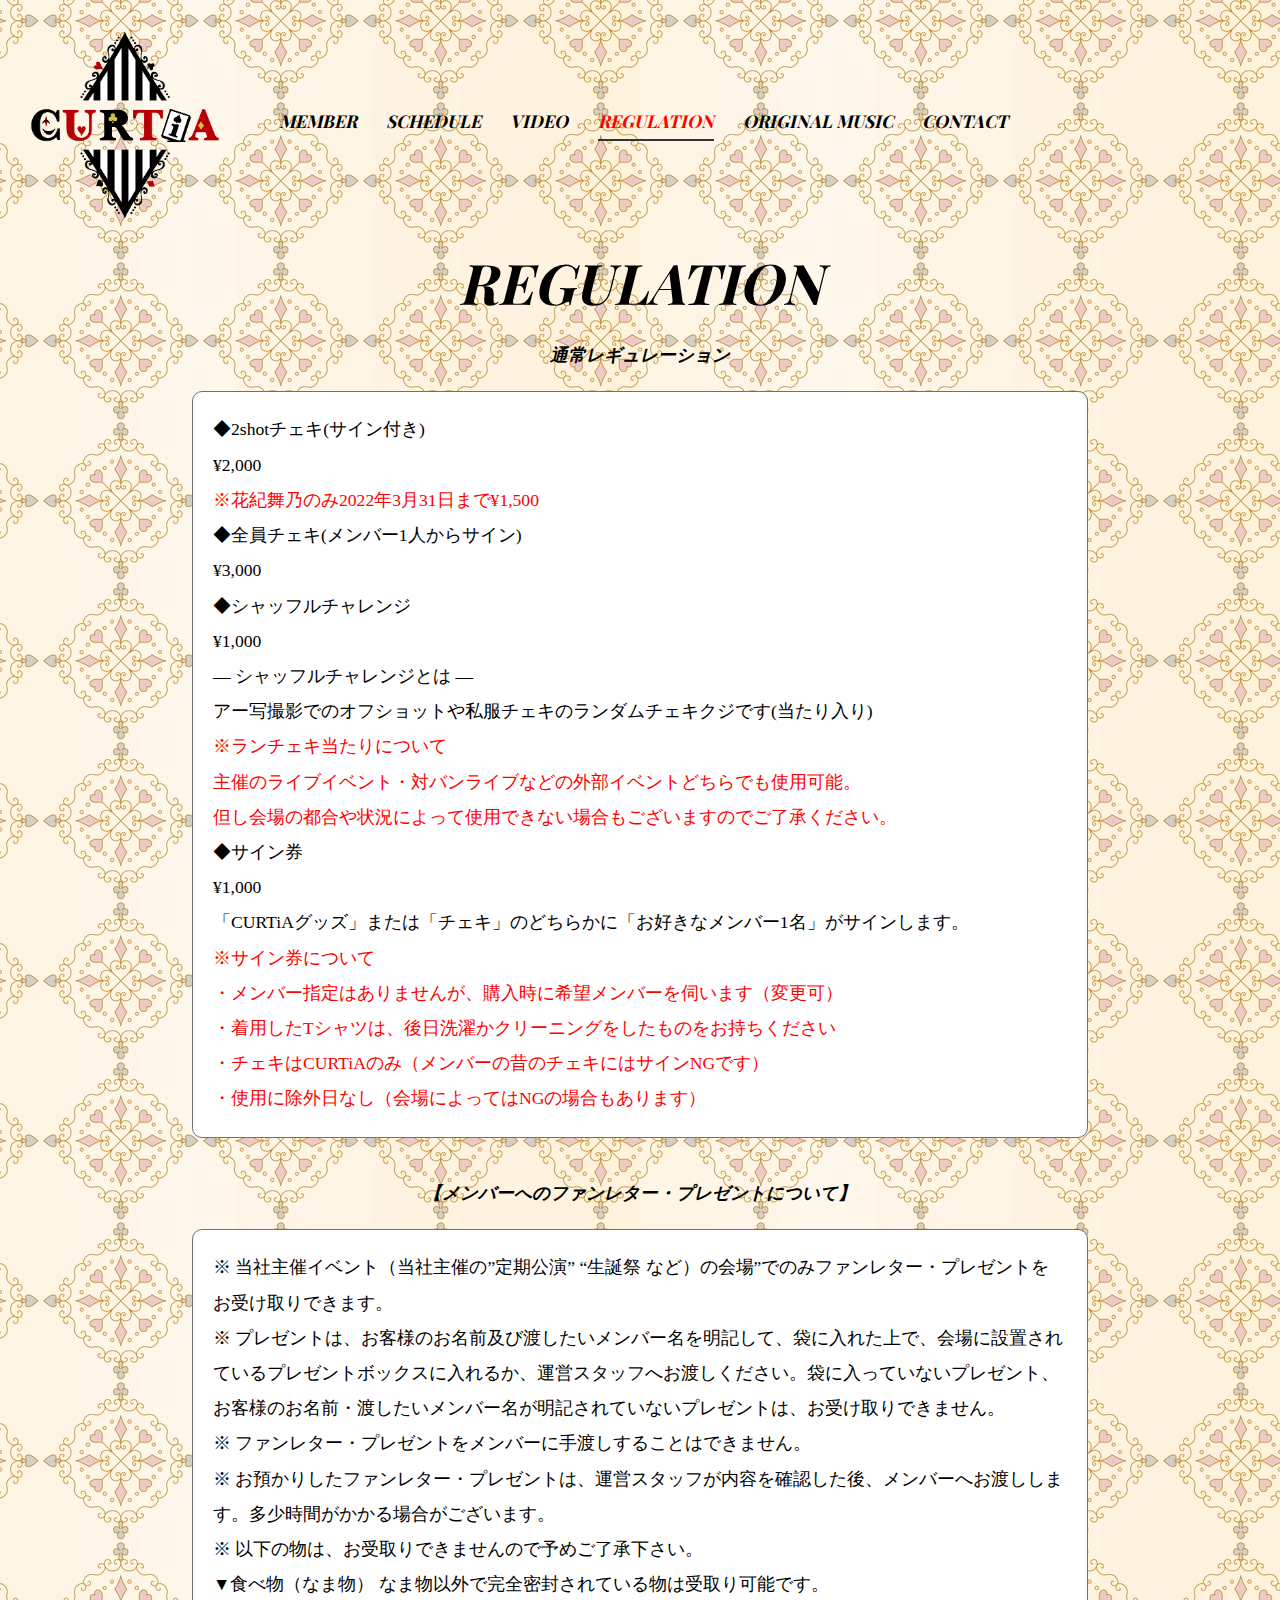
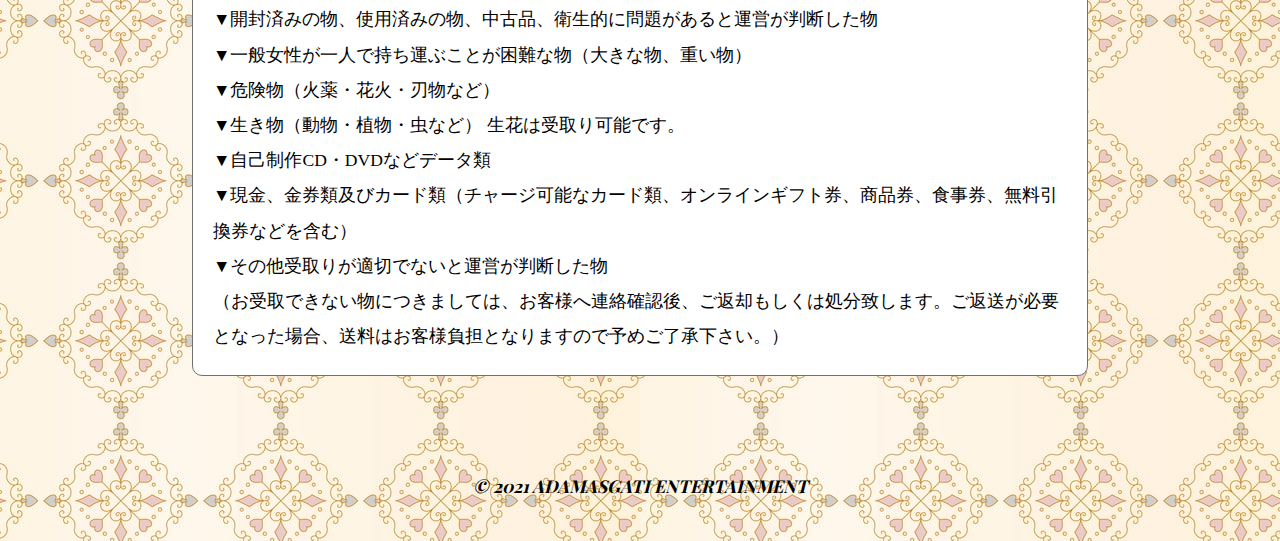
==== commit cd6c9e00: "文言修正" ====
--- a/regulation.html
+++ b/regulation.html
@@ -101,9 +101,7 @@
                 ◆シャッフルチャレンジ<br>
                 ¥1,000<br>
                 ― シャッフルチャレンジとは ―<br>
-                15枚のトランプから1枚トランプを引く。<br>
-                メンバートランプが出たらそのメンバーと2shotチェキ(サイン無し)<br>
-                その他トランプが出たらランチェキが引ける(当たり入り)<br>
+                アー写撮影でのオフショットや私服チェキのランダムチェキクジです(当たり入り)<br>
                 <span class="notes_text">※ランチェキ当たりについて<br>
                 主催のライブイベント・対バンライブなどの外部イベントどちらでも使用可能。<br>
                 但し会場の都合や状況によって使用できない場合もございますのでご了承ください。</span><br>
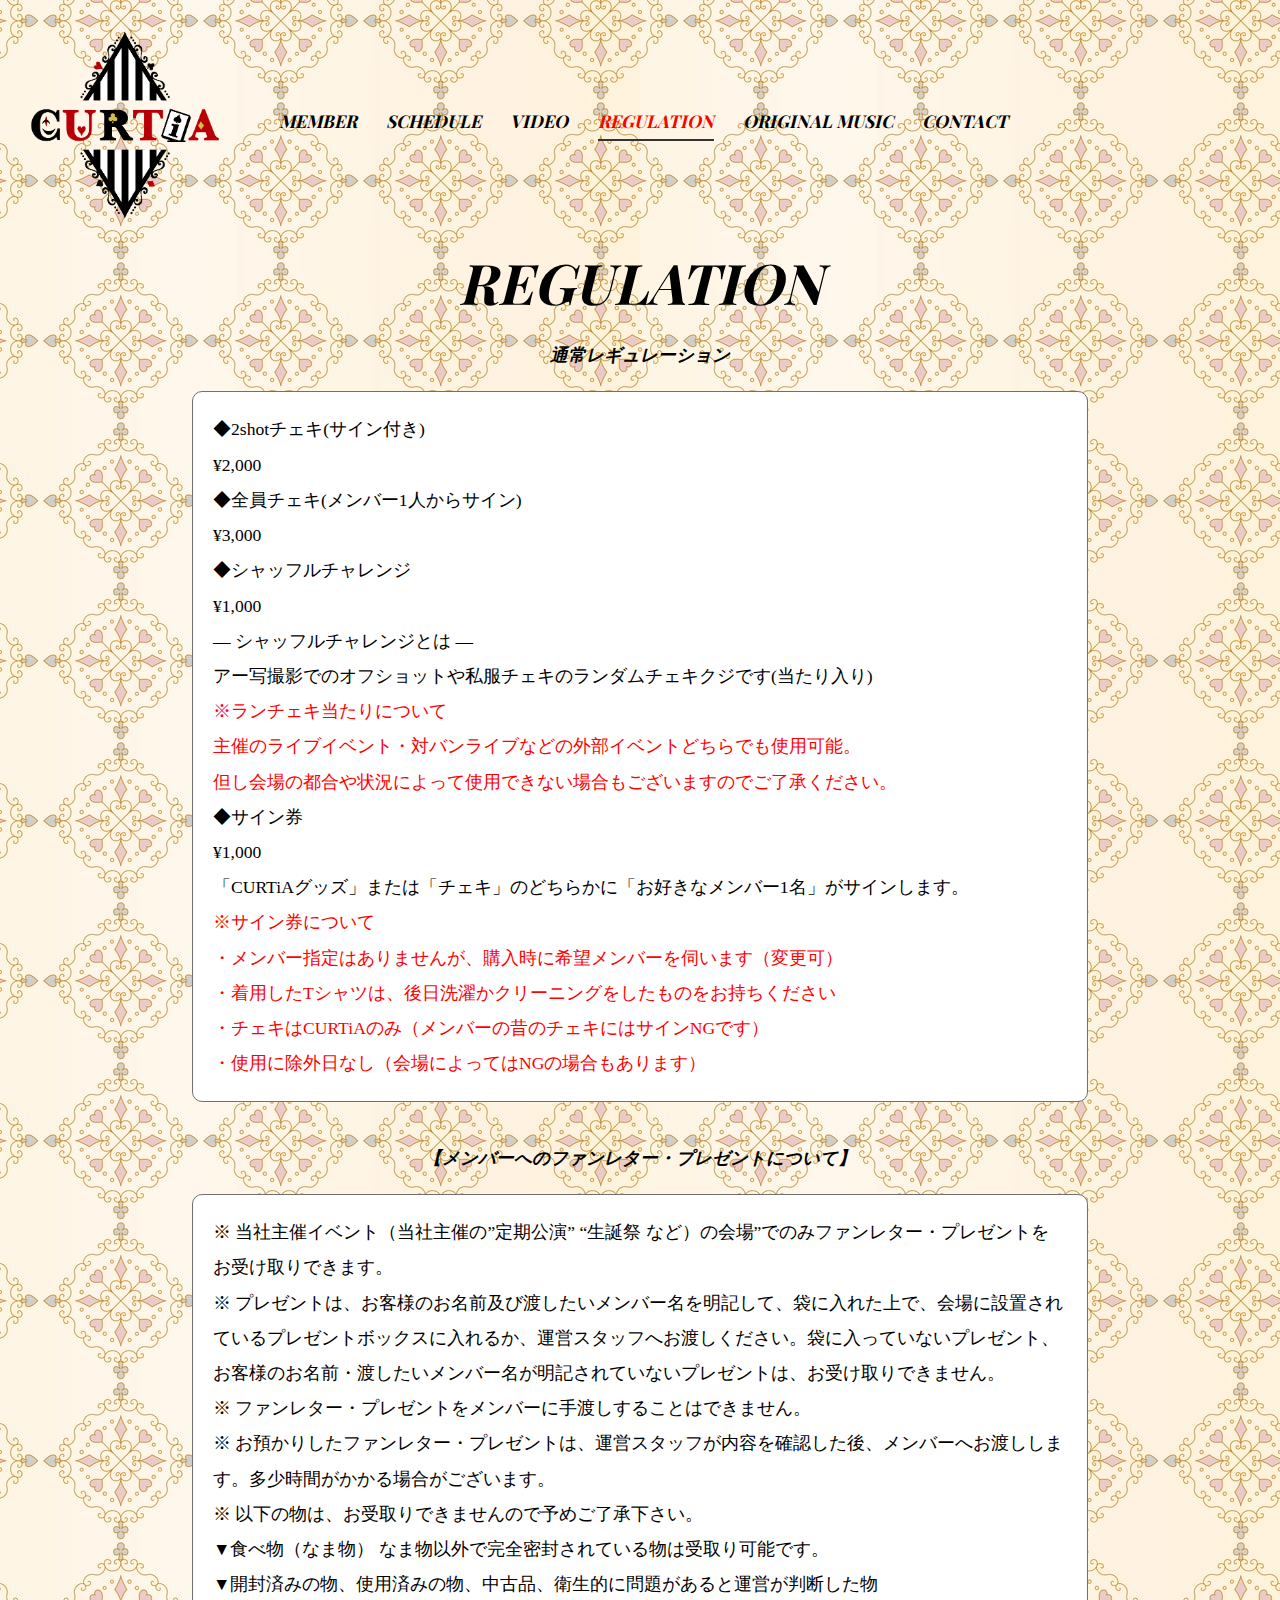
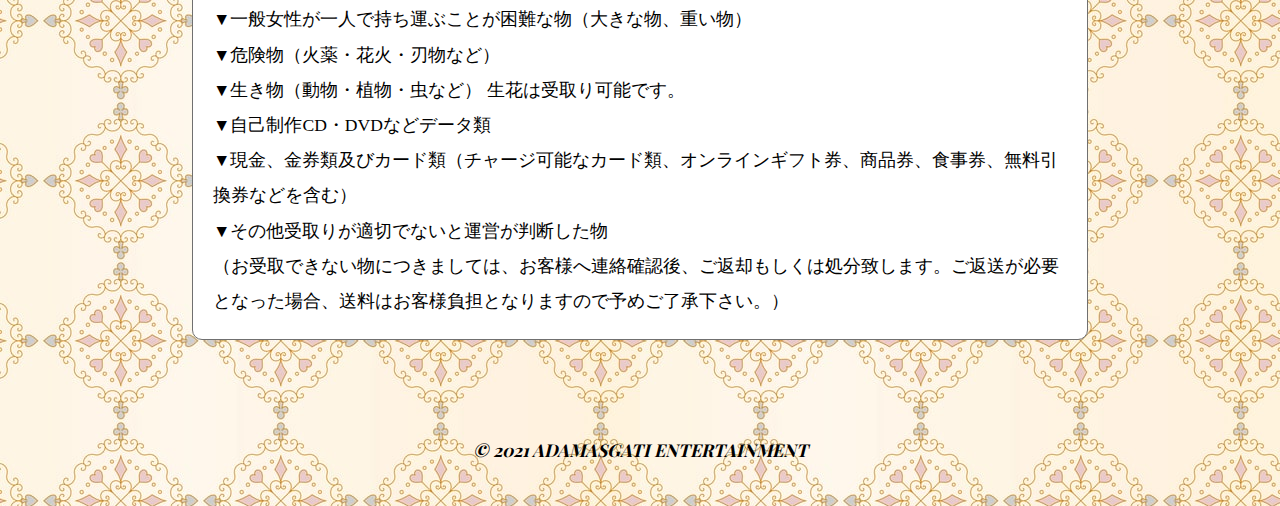
==== commit da32ce56: "レギュレーション修正" ====
--- a/regulation.html
+++ b/regulation.html
@@ -95,7 +95,6 @@
             <div class="regulation">
                 ◆2shotチェキ(サイン付き)<br>
                 ¥2,000<br>
-                <span class="notes_text">※花紀舞乃のみ2022年3月31日まで¥1,500</span><br>
                 ◆全員チェキ(メンバー1人からサイン)<br>
                 ¥3,000<br>
                 ◆シャッフルチャレンジ<br>
